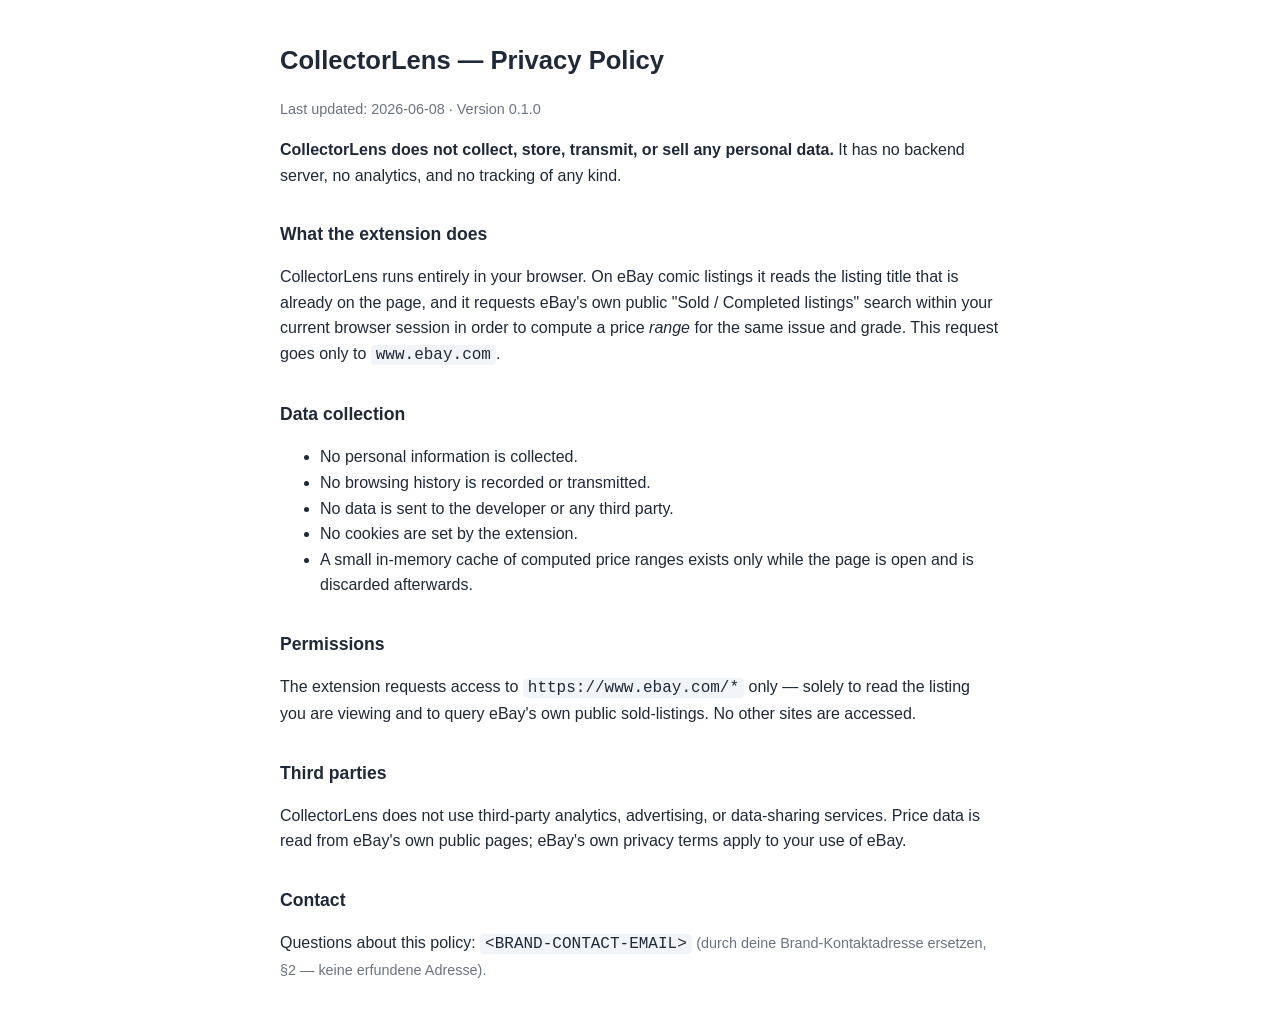
==== docs/privacy-policy.html @ c557854a "CollectorLens: Paragraph-30 Publish-Paket (Icons, Store-Listing, Privacy, Manifest-Icons) Icons 16/4" ====
<!DOCTYPE html>
<html lang="en">
<head>
  <meta charset="utf-8" />
  <meta name="viewport" content="width=device-width, initial-scale=1" />
  <title>CollectorLens — Privacy Policy</title>
  <style>
    body{font:16px/1.6 -apple-system,Segoe UI,Roboto,Arial,sans-serif;max-width:720px;margin:40px auto;padding:0 20px;color:#1f2937}
    h1{font-size:1.6rem} h2{font-size:1.1rem;margin-top:1.8em} code{background:#f1f5f9;padding:1px 5px;border-radius:4px}
    .muted{color:#6b7280;font-size:.9rem}
  </style>
</head>
<body>
  <h1>CollectorLens — Privacy Policy</h1>
  <p class="muted">Last updated: 2026-06-08 · Version 0.1.0</p>

  <p><strong>CollectorLens does not collect, store, transmit, or sell any personal data.</strong>
  It has no backend server, no analytics, and no tracking of any kind.</p>

  <h2>What the extension does</h2>
  <p>CollectorLens runs entirely in your browser. On eBay comic listings it reads the listing
  title that is already on the page, and it requests eBay's own public "Sold / Completed listings"
  search within your current browser session in order to compute a price <em>range</em> for the same
  issue and grade. This request goes only to <code>www.ebay.com</code>.</p>

  <h2>Data collection</h2>
  <ul>
    <li>No personal information is collected.</li>
    <li>No browsing history is recorded or transmitted.</li>
    <li>No data is sent to the developer or any third party.</li>
    <li>No cookies are set by the extension.</li>
    <li>A small in-memory cache of computed price ranges exists only while the page is open and is discarded afterwards.</li>
  </ul>

  <h2>Permissions</h2>
  <p>The extension requests access to <code>https://www.ebay.com/*</code> only — solely to read the
  listing you are viewing and to query eBay's own public sold-listings. No other sites are accessed.</p>

  <h2>Third parties</h2>
  <p>CollectorLens does not use third-party analytics, advertising, or data-sharing services.
  Price data is read from eBay's own public pages; eBay's own privacy terms apply to your use of eBay.</p>

  <h2>Contact</h2>
  <p>Questions about this policy: <code>&lt;BRAND-CONTACT-EMAIL&gt;</code>
  <span class="muted">(durch deine Brand-Kontaktadresse ersetzen, §2 — keine erfundene Adresse).</span></p>
</body>
</html>
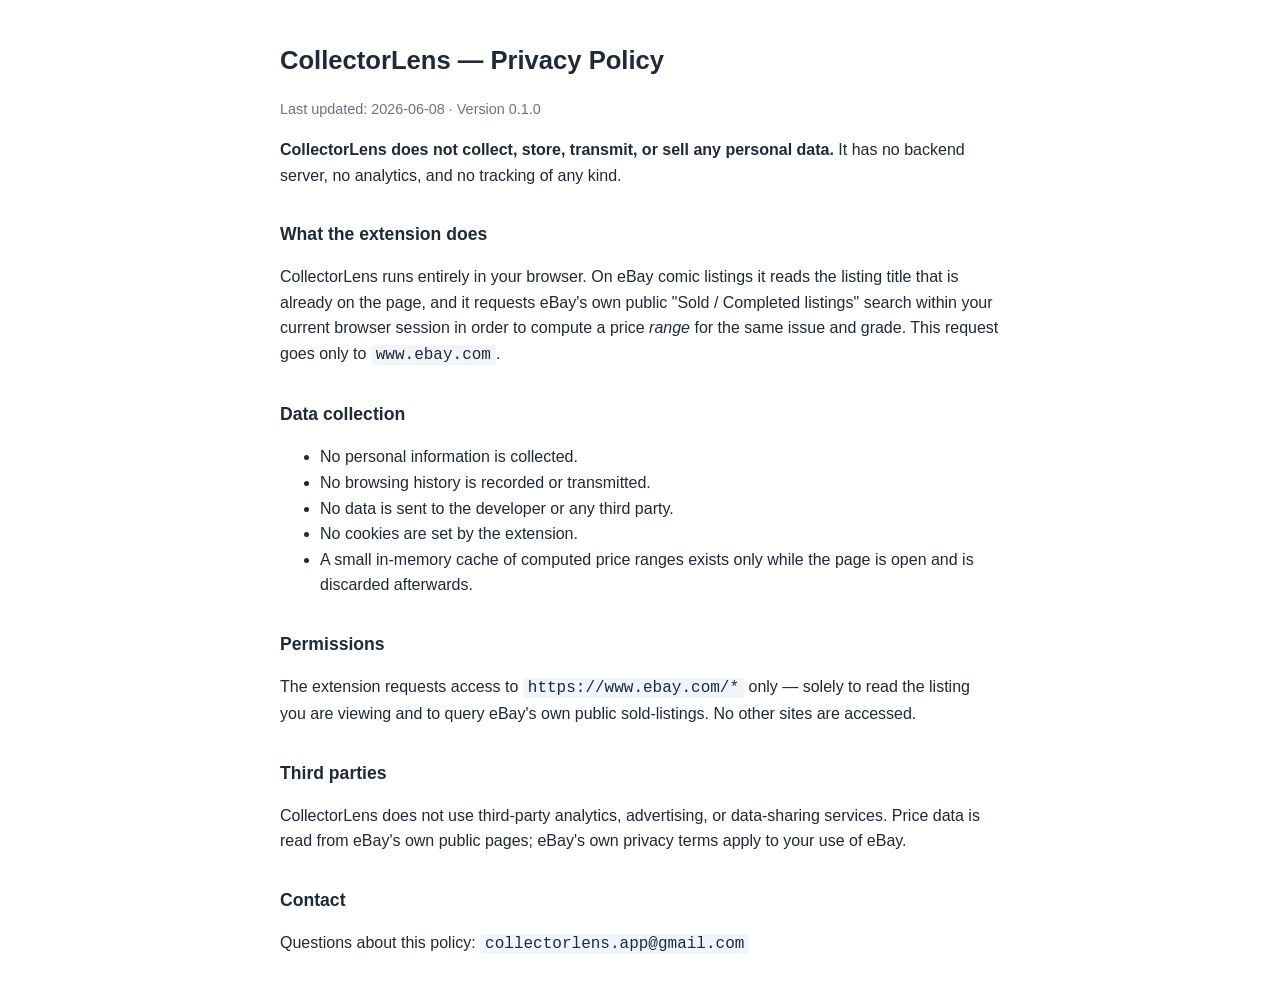
==== commit 2c095840: "chore: Brand-Kontaktmail in Privacy Policy eingesetzt Co-Authored-By: Claude Opus 4.8 <noreply@anthr" ====
--- a/docs/privacy-policy.html
+++ b/docs/privacy-policy.html
@@ -41,7 +41,6 @@
   Price data is read from eBay's own public pages; eBay's own privacy terms apply to your use of eBay.</p>
 
   <h2>Contact</h2>
-  <p>Questions about this policy: <code>&lt;BRAND-CONTACT-EMAIL&gt;</code>
-  <span class="muted">(durch deine Brand-Kontaktadresse ersetzen, §2 — keine erfundene Adresse).</span></p>
+  <p>Questions about this policy: <code>collectorlens.app@gmail.com</code></p>
 </body>
 </html>
